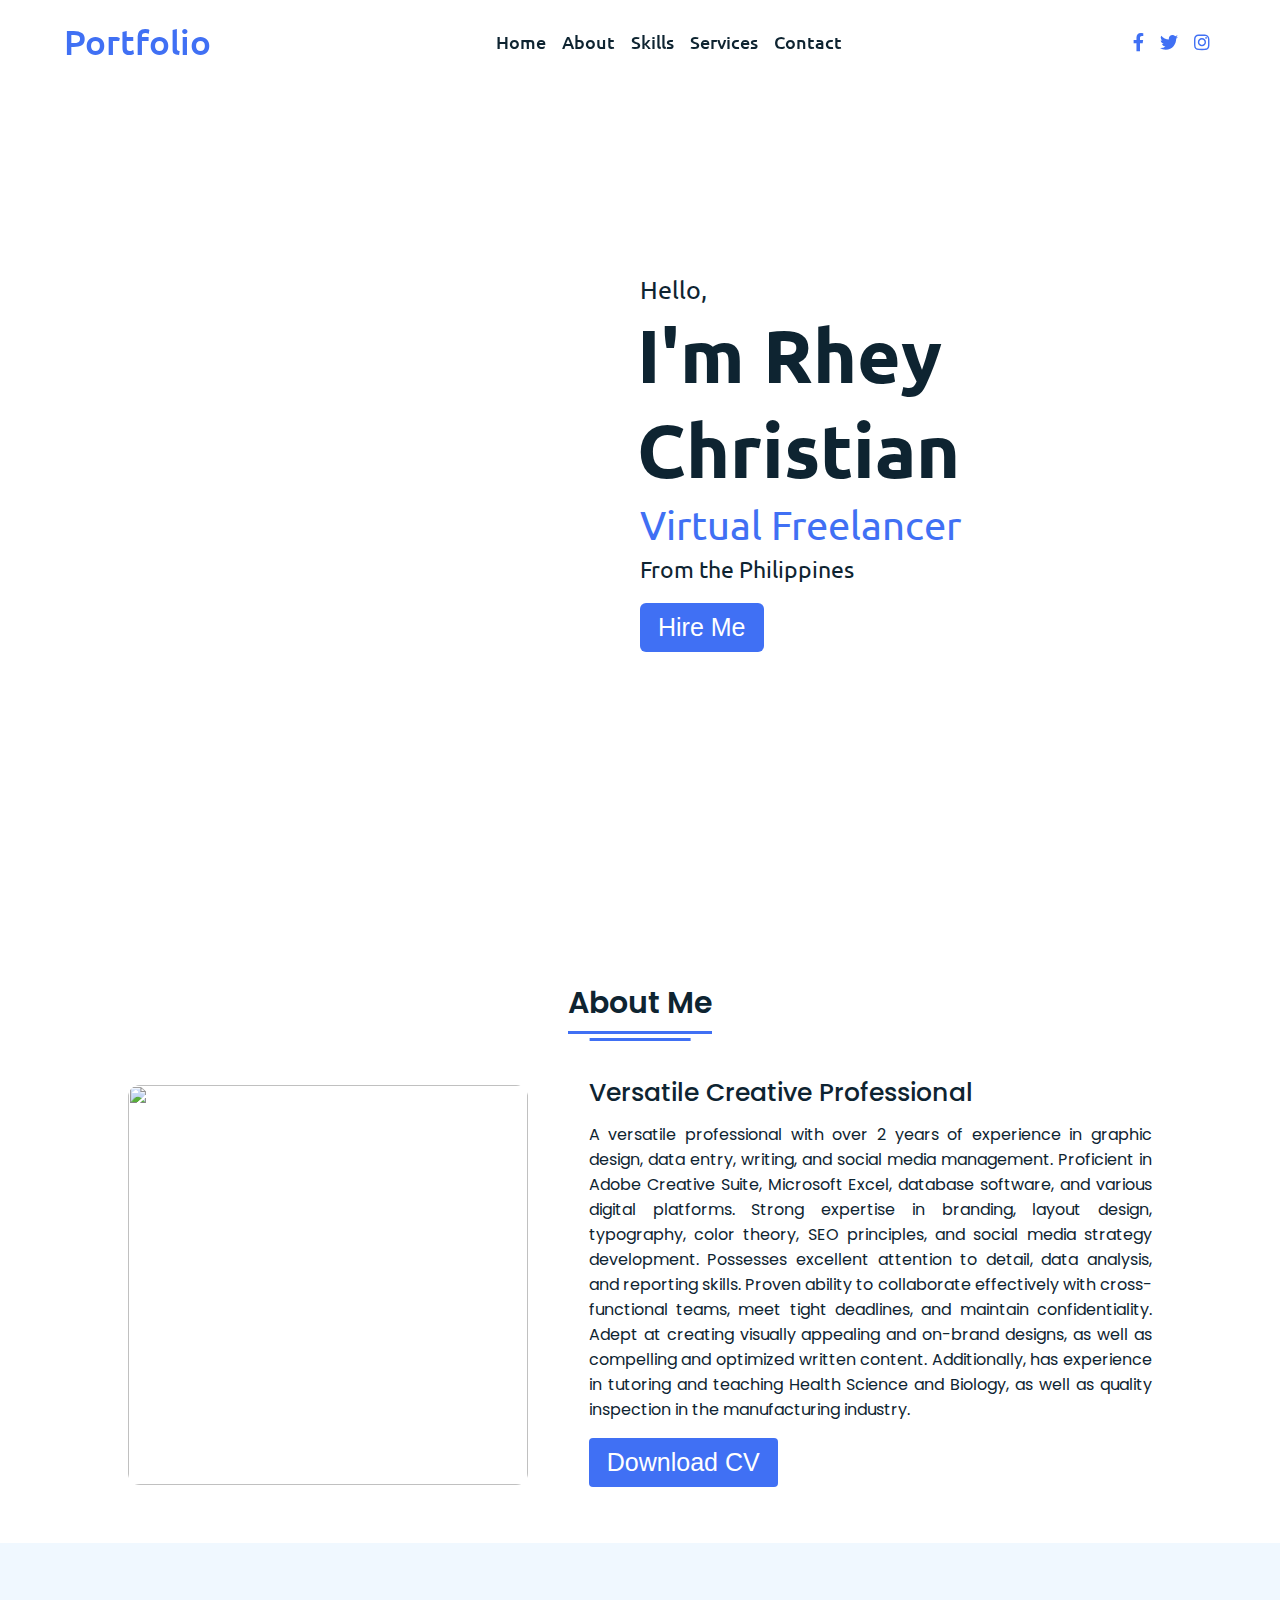
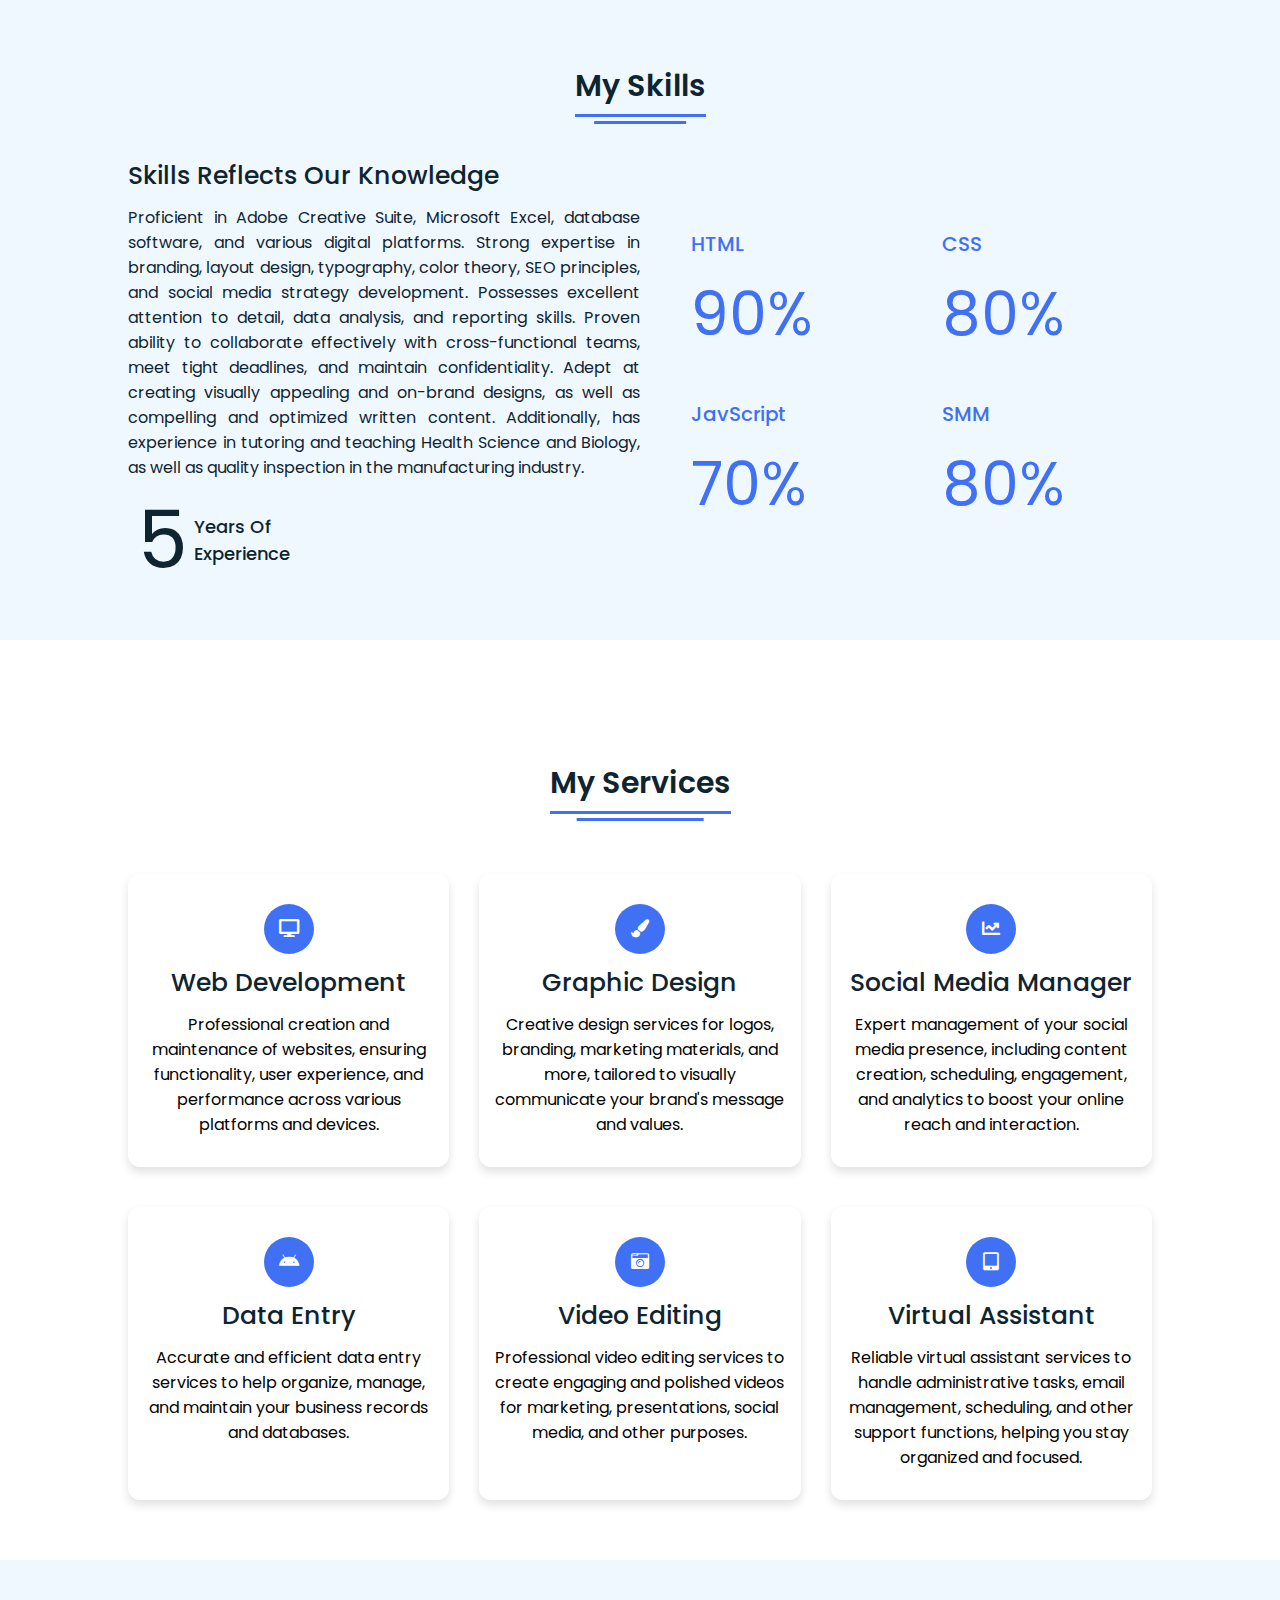
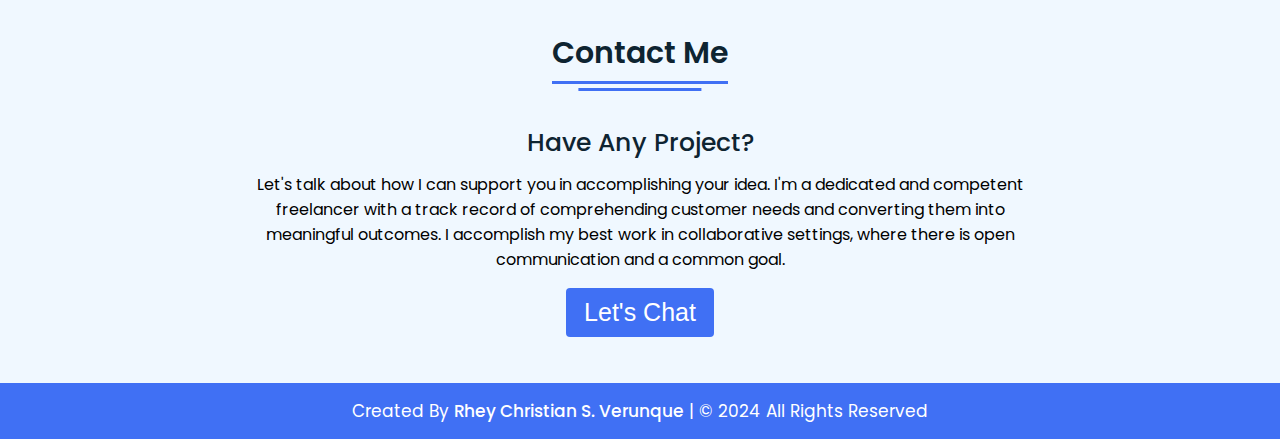
==== index.html @ ccf1fee4 "first commit" ====
<!DOCTYPE html>
<html lang="en" dir="ltr">
  <head>
    <meta charset="UTF-8" />
    <title>Portfolio</title>
    <link rel="stylesheet" href="style.css" />
    <!-- Fontawesome CDN Link -->
    <link rel="stylesheet" href="https://cdnjs.cloudflare.com/ajax/libs/font-awesome/5.15.2/css/all.min.css" />
    <meta name="viewport" content="width=device-width, initial-scale=1.0" />
  </head>
  <body>
    <!-- Move to up button -->
    <div class="scroll-button">
      <a href="#home"><i class="fas fa-arrow-up"></i></a>
    </div>
    <!-- navgaition menu -->
    <nav>
      <div class="navbar">
        <div class="logo"><a href="#">Portfolio</a></div>
        <ul class="menu">
          <li><a href="#home">Home</a></li>
          <li><a href="#about">About</a></li>
          <li><a href="#skills">Skills</a></li>
          <li><a href="#services">Services</a></li>
          <li><a href="#contact">Contact</a></li>
          <div class="cancel-btn">
            <i class="fas fa-times"></i>
          </div>
        </ul>
        <div class="media-icons">
          <a href="https://www.facebook.com/RCSV14"><i class="fab fa-facebook-f"></i></a>
          <a href="https://twitter.com/fearless_rc12"><i class="fab fa-twitter"></i></a>
          <a href="https://www.instagram.com/rhey_c/"><i class="fab fa-instagram"></i></a>
        </div>
      </div>
      <div class="menu-btn">
        <i class="fas fa-bars"></i>
      </div>
    </nav>

    <!-- Home Section Start -->
    <section class="home" id="home">
      <div class="home-content">
        <div class="text">
          <div class="text-one">Hello,</div>
          <div class="text-two">I'm Rhey Christian</div>
          <div class="text-three">Virtual Freelancer</div>
          <div class="text-four">From the Philippines</div>
        </div>
        <div class="button">
          <button>Hire Me</button>
        </div>
      </div>
    </section>

    <!-- About Section Start -->
    <section class="about" id="about">
      <div class="content">
        <div class="title"><span>About Me</span></div>
        <div class="about-details">
          <div class="left">
            <img src="images/Edited.jpg" alt="" />
          </div>
          <div class="right">
            <div class="topic">Versatile Creative Professional</div>
            <p>
              A versatile professional with over 2 years of experience in graphic design, data entry, writing, and social media management. Proficient in Adobe Creative Suite, Microsoft Excel, database software, and various digital platforms. Strong expertise in branding, layout design, typography, color theory, SEO principles, and social media strategy development. Possesses excellent attention to detail, data analysis, and reporting skills. Proven ability to collaborate effectively with cross-functional teams, meet tight deadlines, and maintain confidentiality. Adept at creating visually appealing and on-brand designs, as well as compelling and optimized written content. Additionally, has experience in tutoring and teaching Health Science and Biology, as well as quality inspection in the manufacturing industry.
            </p>
            <div class="button">
              <button>Download CV</button>
            </div>
          </div>
        </div>
      </div>
    </section>

    <!-- My Skill Section Start -->
    <section class="skills" id="skills">
      <div class="content">
        <div class="title"><span>My Skills</span></div>
        <div class="skills-details">
          <div class="text">
            <div class="topic">Skills Reflects Our Knowledge</div>
            <p>Proficient in Adobe Creative Suite, Microsoft Excel, database software, and various digital platforms. Strong expertise in branding, layout design, typography, color theory, SEO principles, and social media strategy development. Possesses excellent attention to detail, data analysis, and reporting skills. Proven ability to collaborate effectively with cross-functional teams, meet tight deadlines, and maintain confidentiality. Adept at creating visually appealing and on-brand designs, as well as compelling and optimized written content. Additionally, has experience in tutoring and teaching Health Science and Biology, as well as quality inspection in the manufacturing industry.</p>
            <div class="experience">
              <div class="num">5</div>
              <div class="exp">
                Years Of <br />
                Experience
              </div>
            </div>
          </div>
          <div class="boxes">
            <div class="box">
              <div class="topic">HTML</div>
              <div class="per">90%</div>
            </div>
            <div class="box">
              <div class="topic">CSS</div>
              <div class="per">80%</div>
            </div>
            <div class="box">
              <div class="topic">JavScript</div>
              <div class="per">70%</div>
            </div>
            <div class="box">
              <div class="topic">SMM</div>
              <div class="per">80%</div>
            </div>
          </div>
        </div>
      </div>
    </section>

    <!-- My Services Section Start -->
<section class="services" id="services">
  <div class="content">
    <div class="title"><span>My Services</span></div>
    <div class="boxes">
      <div class="box" data-target="Servicess/webdev.html">
        <div class="icon">
          <i class="fas fa-desktop"></i>
        </div>
        <div class="topic">Web Development</div>
        <p>Professional creation and maintenance of websites, ensuring functionality, user experience, and performance across various platforms and devices.</p>
      </div>
      <div class="box" data-target="Servicess/Graphic.html">
        <div class="icon">
          <i class="fas fa-paint-brush"></i>
        </div>
        <div class="topic">Graphic Design</div>
        <p>Creative design services for logos, branding, marketing materials, and more, tailored to visually communicate your brand's message and values.</p>
      </div>
      <div class="box" data-target="Servicess/SMM.html">
        <div class="icon">
          <i class="fas fa-chart-line"></i>
        </div>
        <div class="topic">Social Media Manager</div>
        <p>Expert management of your social media presence, including content creation, scheduling, engagement, and analytics to boost your online reach and interaction.</p>
      </div>
      <div class="box" data-target="Servicess/DataEntry.html">
        <div class="icon">
          <i class="fab fa-android"></i>
        </div>
        <div class="topic">Data Entry</div>
        <p>Accurate and efficient data entry services to help organize, manage, and maintain your business records and databases.</p>
      </div>
      <div class="box" data-target="Servicess/VideoEdit.html">
        <div class="icon">
          <i class="fas fa-camera-retro"></i>
        </div>
        <div class="topic">Video Editing</div>
        <p>Professional video editing services to create engaging and polished videos for marketing, presentations, social media, and other purposes.</p>
      </div>
      <div class="box" data-target="Servicess/VA.html">
        <div class="icon">
          <i class="fas fa-tablet-alt"></i>
        </div>
        <div class="topic">Virtual Assistant</div>
        <p>Reliable virtual assistant services to handle administrative tasks, email management, scheduling, and other support functions, helping you stay organized and focused.</p>
      </div>
    </div>
  </div>
</section>

    <!-- Contact Me section Start -->
    <section class="contact" id="contact">
      <div class="content">
        <div class="title"><span>Contact Me</span></div>
        <div class="text">
          <div class="topic">Have Any Project?</div>
          <p>Let's talk about how I can support you in accomplishing your idea. I'm a dedicated and competent freelancer with a track record of comprehending customer needs and converting them into meaningful outcomes. I accomplish my best work in collaborative settings, where there is open communication and a common goal.</p>
          <div class="button">
            <a href="livechat.html"><button>Let's Chat</button></a>
          </div>
        </div>
      </div>
    </section>

    <!-- Footer Section Start -->
    <footer>
      <div class="text">
        <span>Created By <a href="#">Rhey Christian S. Verunque</a> | &#169; 2024 All Rights Reserved</span>
      </div>
    </footer>

    <script src="script.js"></script>

    <script>
      document.addEventListener('DOMContentLoaded', function() {
        const boxes = document.querySelectorAll('.box');
    
        boxes.forEach(box => {
          box.addEventListener('click', function() {
            const target = this.getAttribute('data-target');
            if (target) {
              window.location.href = target;
            }
          });
        });
      });
    </script>
    
  </body>
</html>
---- style.css ----
/* Google Font CDN Link */
@import url('https://fonts.googleapis.com/css2?family=Poppins:wght@400;500;600;700&family=Ubuntu:wght@400;500;700&display=swap');
*{
  margin: 0;
  padding: 0;
  box-sizing: border-box;
  text-decoration: none;
  scroll-behavior: smooth;
}

/* Custom Scroll Bar CSS */
::-webkit-scrollbar {
    width: 10px;
}
::-webkit-scrollbar-track {
    background: #f1f1f1;
}
::-webkit-scrollbar-thumb {
    background: #6e93f7;
    border-radius: 12px;
    transition: all 0.3s ease;
}

::-webkit-scrollbar-thumb:hover {
    background: #4070f4;
}
/* navbar styling */
nav{
  position: fixed;
  width: 100%;
  padding: 20px 0;
  z-index: 998;
  transition: all 0.3s ease;
  font-family: 'Ubuntu', sans-serif;
}
nav.sticky{
  background: #4070f4;
  padding: 13px 0;
}
nav .navbar{
  width: 90%;
  display: flex;
  justify-content: space-between;
  align-items: center;
  margin: auto;
}
nav .navbar .logo a{
  font-weight: 500;
  font-size: 35px;
  color: #4070f4;
}
nav.sticky .navbar .logo a{
  color: #fff;
}
nav .navbar .menu{
  display: flex;
  position: relative;
}
nav .navbar .menu li{
  list-style: none;
  margin: 0 8px;
}
.navbar .menu a{
  font-size: 18px;
  font-weight: 500;
  color: #0E2431;
  padding: 6px 0;
  transition: all 0.4s ease;
}
.navbar .menu a:hover{
  color: #4070f4;
}
nav.sticky .menu a{
  color: #FFF;
}
nav.sticky .menu a:hover{
  color: #0E2431;
}
.navbar .media-icons a{
  color: #4070f4;
  font-size: 18px;
  margin: 0 6px;
}
nav.sticky .media-icons a{
  color: #FFF;
}

/* Side Navigation Menu Button CSS */
nav .menu-btn,
.navbar .menu .cancel-btn{
  position: absolute;
  color: #fff;
  right: 30px;
  top: 20px;
  font-size: 20px;
  cursor: pointer;
  transition: all 0.3s ease;
  display: none;
}
nav .menu-btn{
  color: #4070f4;
}
nav.sticky .menu-btn{
  color: #FFF;
}
.navbar .menu .menu-btn{
  color: #fff;
}

/* home section styling */
.home{
  height: 100vh;
  width: 100%;
  background: url("images/Rhey.png") no-repeat;
  background-size: cover;
  background-position: center;
  background-attachment: fixed;
  font-family: 'Ubuntu', sans-serif;
}
.home .home-content {
  width: 50%; /* Set the width to 50% to push it to the right side */
  height: 100%;
  margin: auto;
  display: flex;
  flex-direction: column;
  justify-content: center;
  margin-left: 50%; /* Remove this line to center align the content */
  overflow-x: hidden; /* Hide the x-scrollbar */
}

.home .text-one{
  font-size: 25px;
  color: #0E2431;
}
.home .text-two{
  color: #0E2431;
  font-size: 75px;
  font-weight: 600;
  margin-left: -3px;
}
.home .text-three{
  font-size: 40px;
  margin: 5px 0;
  color: #4070f4;
}
.home .text-four{
  font-size: 23px;
  margin: 5px 0;
  color: #0E2431;
}
.home .button{
  margin: 14px 0;
}
.home .button button{
  outline: none;
  padding: 8px 16px;
  border-radius: 6px;
  font-size: 25px;
  font-weight: 400;
  background: #4070f4;
  color: #fff;
  cursor: pointer;
  border: 2px solid transparent;
  transition: all 0.4s ease;
  text-decoration: none;
}

.hirbtn{
  color: #F0F8FF;
  cursor: pointer;
  outline: none;
}

.hirbtn:hover{
  border-color: #4070f4;
  background-color: #fff;
  color: #4070f4;
}
.home .button button:hover{
  border-color: #4070f4;
  background-color: #fff;
  color: #4070f4;
}

/* About Section Styling */
/* Those Elements Where We Have Apply Same CSS,
 I'm Selecting Directly 'Section Tag' and 'Class'  */
section{
  padding-top: 40px;
}
section .content{
  width: 80%;
  margin: 40px auto;
  font-family: 'Poppins', sans-serif;
}
.about .about-details{
  display: flex;
  justify-content: space-between;
  align-items: center;
}
section .title{
  display: flex;
  justify-content: center;
  margin-bottom: 40px;
}
section .title span{
  color: #0E2431;
  font-size: 30px;
  font-weight: 600;
  position: relative;
  padding-bottom: 8px;
}
section .title span::before,
section .title span::after{
  content: '';
  position: absolute;
  height: 3px;
  width: 100%;
  background: #4070f4;
  left: 0;
  bottom: 0;
}
section .title span::after{
  bottom: -7px;
  width: 70%;
  left: 50%;
  transform: translateX(-50%);
}
.about .about-details .left{
  width: 45%;
}
.about .left img{
  height: 400px;
  width: 400px;
  object-fit: cover;
  border-radius: 12px;
}
.about-details .right{
  width: 55%;
}
section  .topic{
  color: #0E2431;
  font-size: 25px;
  font-weight: 500;
  margin-bottom: 10px;
}
.about-details .right p{
  text-align: justify;
  color: #0E2431;
}
section .button{
  margin: 16px 0;
}
section .button button{
  outline: none;
  padding: 8px 16px;
  border-radius: 4px;
  font-size: 25px;
  font-weight: 400;
  background: #4070f4;
  color: #fff;
  border: 2px solid transparent;
  cursor: pointer;
  transition: all 0.4s ease;
}
section .button button:hover{
  border-color: #4070f4;
  background-color: #fff;
  color: #4070f4;
}

 /* My Skills CSS */
 .skills{
   background: #F0F8FF;
 }
 .skills .content{
   padding: 40px 0;
 }
 .skills .skills-details{
   display: flex;
   justify-content: space-between;
   align-items: center;
 }
 .skills-details .text{
   width: 50%;
 }
 .skills-details p{
   color: #0E2431;
   text-align: justify;
 }
.skills .skills-details .experience{
  display: flex;
  align-items: center;
  margin: 0 10px;
}
.skills-details .experience .num{
  color: #0E2431;
  font-size: 80px;
}
.skills-details .experience .exp{
  color: #0E2431;
  margin-left: 20px;
  font-size: 18px;
  font-weight: 500;
  margin: 0 6px;
}
.skills-details .boxes{
  width: 45%;
  display: flex;
  flex-wrap: wrap;
  justify-content: space-between;
}
.skills-details .box{
  width: calc(100% / 2 - 20px);
  margin: 20px 0;
}
.skills-details .boxes .topic{
  font-size: 20px;
  color: #4070f4;
}
.skills-details .boxes .per{
  font-size: 60px;
  color: #4070f4;
}

/* My Services CSS */
.services .boxes{
  display: flex;
  flex-wrap: wrap;
  justify-content: space-between;
}
.services .boxes .box{
  margin: 20px 0;
  width: calc(100% / 3 - 20px);
  text-align: center;
  border-radius: 12px;
  padding: 30px 10px;
  box-shadow: 0 5px 10px rgba(0, 0, 0, 0.12);
  cursor: default;
  transition: all 0.4s ease;
}
.services .boxes .box:hover{
  background: #4070f4;
  color: #fff;
}
.services .boxes .box .icon{
  height: 50px;
  width: 50px;
  background: #4070f4;
  border-radius: 50%;
  text-align: center;
  line-height: 50px;
  font-size: 18px;
  color: #fff;
  margin: 0 auto 10px auto;
  transition: all 0.4s ease;
}
.boxes .box:hover .icon{
  background-color: #fff;
  color: #4070f4;
}
.services .boxes .box:hover .topic,
.services .boxes .box:hover p{
  color: #0E2431;
  transition: all 0.4s ease;
}
.services .boxes .box:hover .topic,
.services .boxes .box:hover p{
  color: #fff;
}
/* Contact Me CSS */
.contact{
  background: #F0F8FF;
}
.contact .content{
  margin: 0 auto;
  padding: 30px 0;
}
.contact .text{
  width: 80%;
  text-align: center;
  margin: auto;
}

/* Footer CSS */
footer{
  background: #4070f4;
  padding: 15px 0;
  text-align: center;
  font-family: 'Poppins', sans-serif;
}
footer .text span{
  font-size: 17px;
  font-weight: 400;
  color: #fff;
}
footer .text span a{
  font-weight: 500;
  color: #FFF;
}
footer .text span a:hover{
  text-decoration: underline;
}
/* Scroll TO Top Button CSS */
.scroll-button a{
  position: fixed;
  bottom: 20px;
  right: 20px;
  color: #fff;
  background: #4070f4;
  padding: 7px 12px;;
  font-size: 18px;
  border-radius: 6px;
  box-shadow: rgba(0, 0, 0, 0.15);
  display: none;
}

/* Responsive Media Query */
@media (max-width: 1190px) {
  section .content{
    width: 85%;
  }
}
@media (max-width: 1000px) {
  .about .about-details{
    justify-content: center;
    flex-direction: column;
  }
  .about .about-details .left{
    display: flex;
    justify-content: center;
    width: 100%;
  }
  .about-details .right{
    width: 90%;
    margin: 40px 0;
  }
  .services .boxes .box{
    margin: 20px 0;
    width: calc(100% / 2 - 20px);
  }
}
@media (max-width: 900px) {
  .about .left img{
    height: 350px;
    width: 350px;
  }
}

@media (max-width: 750px) {
  nav .navbar{
    width: 90%;
  }
  nav .navbar .menu{
    position: fixed;
    left: -100%;
    top: 0;
    background: #0E2431;
    height: 100vh;
    max-width: 400px;
    width: 100%;
    padding-top: 60px;
    flex-direction: column;
    align-items: center;
    transition: all 0.5s ease;
  }
  .navbar.active .menu{
    left: 0;
  }
  nav .navbar .menu a{
    font-size: 23px;
    display: block;
    color: #fff;
    margin: 10px 0;
  }
  nav.sticky .menu a:hover{
    color: #4070f4;
  }
  nav .navbar .media-icons{
    display: none;
  }
  nav .menu-btn,
  .navbar .menu .cancel-btn{
    display: block;
  }
  .home .text-two{
    font-size: 65px;
  }
  .home .text-three{
    font-size: 35px;
  }
  .skills .skills-details{
    align-items: center;
    justify-content: center;
    flex-direction: column;
  }
  .skills-details .text{
    width: 100%;
    margin-bottom: 50px;
  }
  .skills-details .boxes{
    justify-content: center;
    align-items: center;
    width: 100%;
  }
  .services .boxes .box{
    margin: 20px 0;
    width: 100%;
  }
  .contact .text{
    width: 100%;
}
}

@media (max-width: 500px){
  .home .text-two{
    font-size: 55px;
  }
  .home .text-three{
    font-size: 33px;
  }
  .skills-details .boxes .per{
    font-size: 50px;
    color: #4070f4;
  }
}
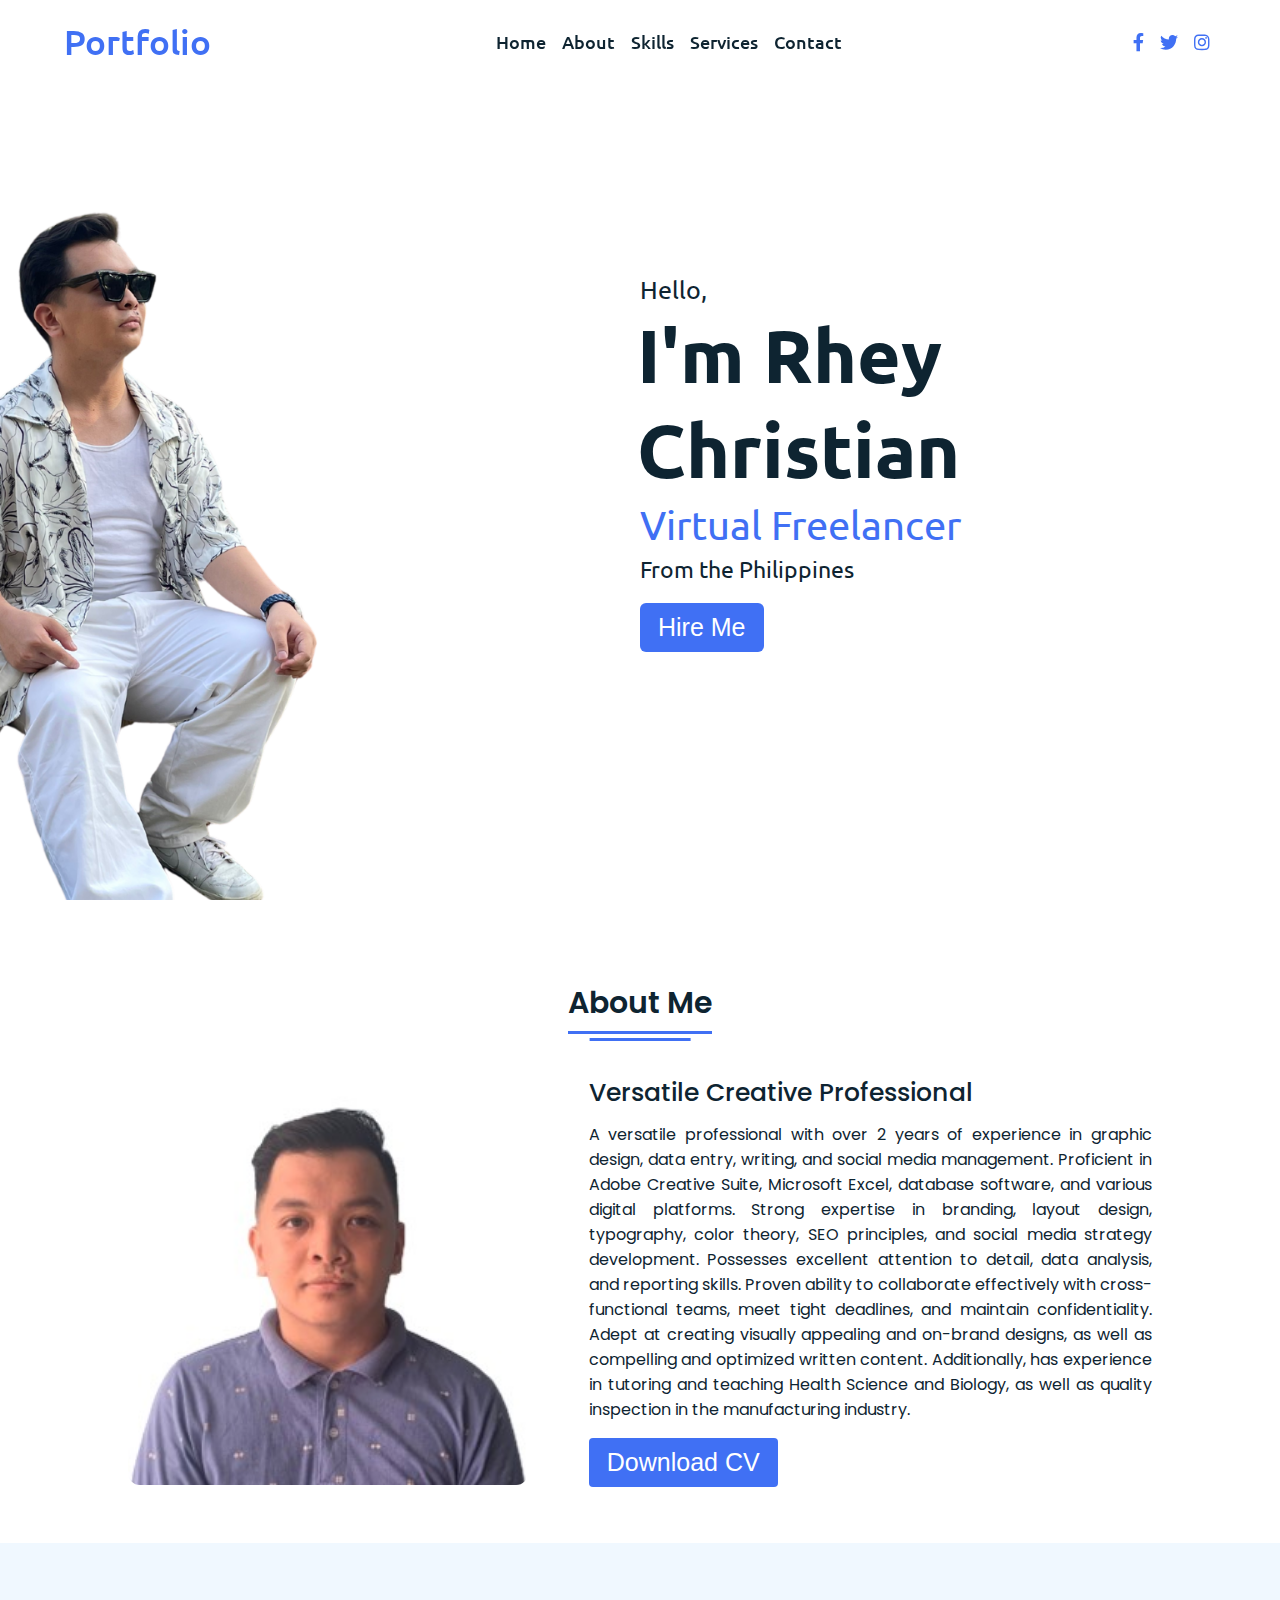
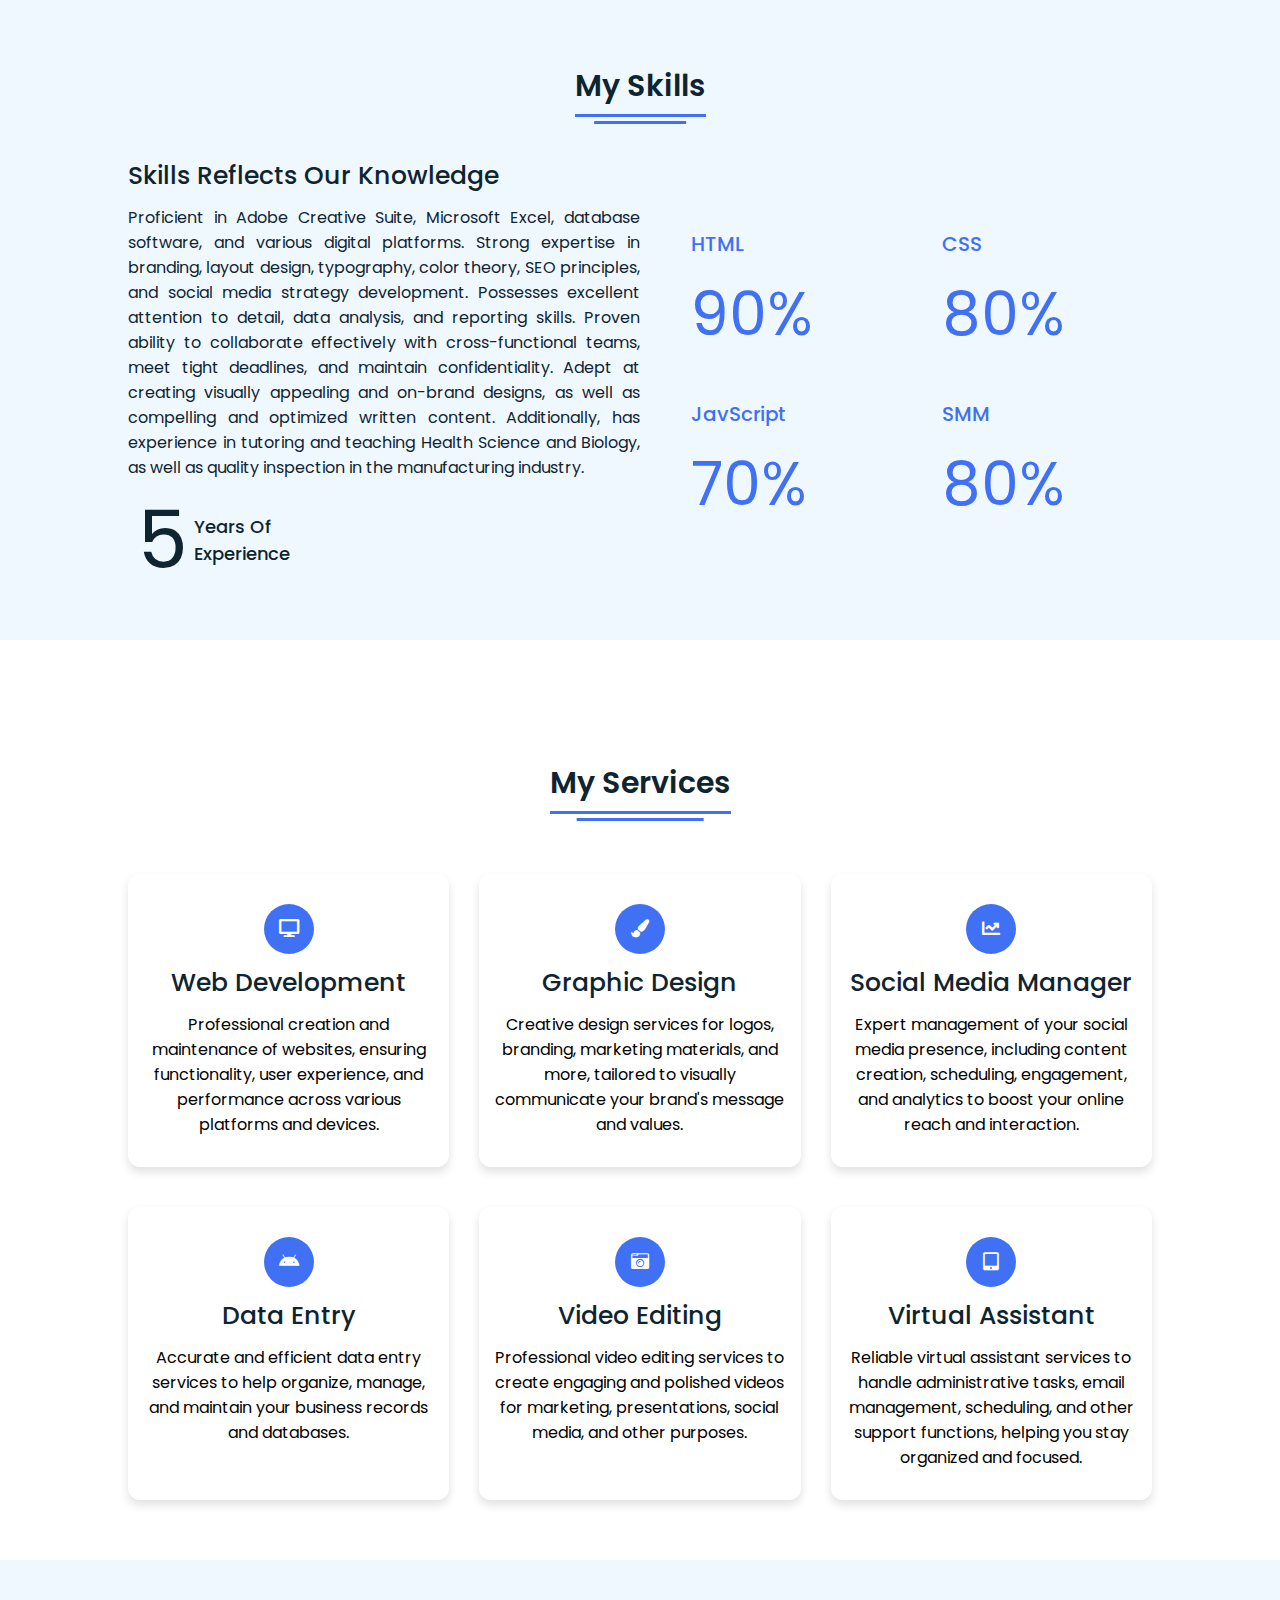
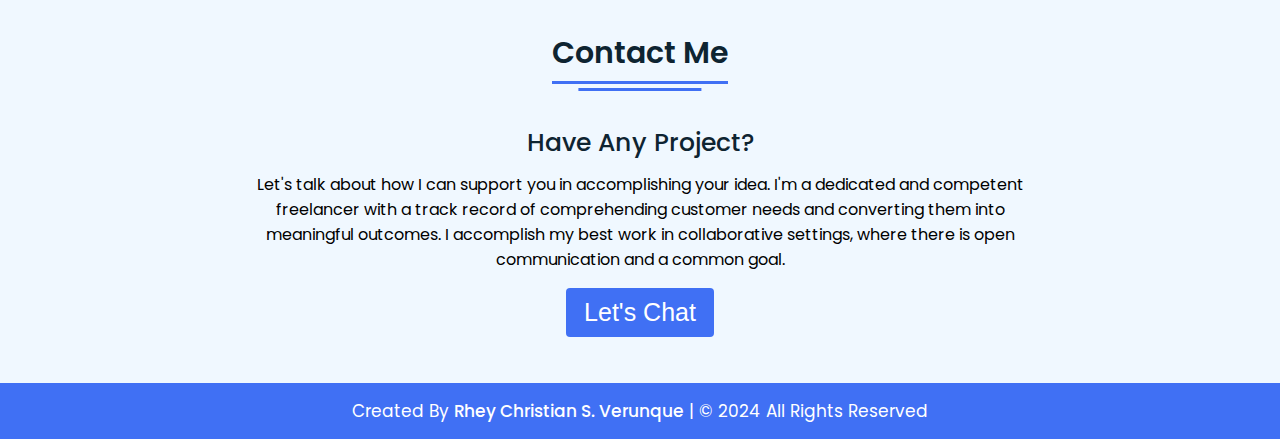
==== commit b6905836: "2nd commit" ====
--- a/index.html
+++ b/index.html
@@ -59,7 +59,7 @@
         <div class="title"><span>About Me</span></div>
         <div class="about-details">
           <div class="left">
-            <img src="images/Edited.jpg" alt="" />
+            <img src="Edited.jpg" alt="" />
           </div>
           <div class="right">
             <div class="topic">Versatile Creative Professional</div>
--- a/style.css
+++ b/style.css
@@ -111,7 +111,7 @@
 .home{
   height: 100vh;
   width: 100%;
-  background: url("images/Rhey.png") no-repeat;
+  background: url("Rhey.png") no-repeat;
   background-size: cover;
   background-position: center;
   background-attachment: fixed;
